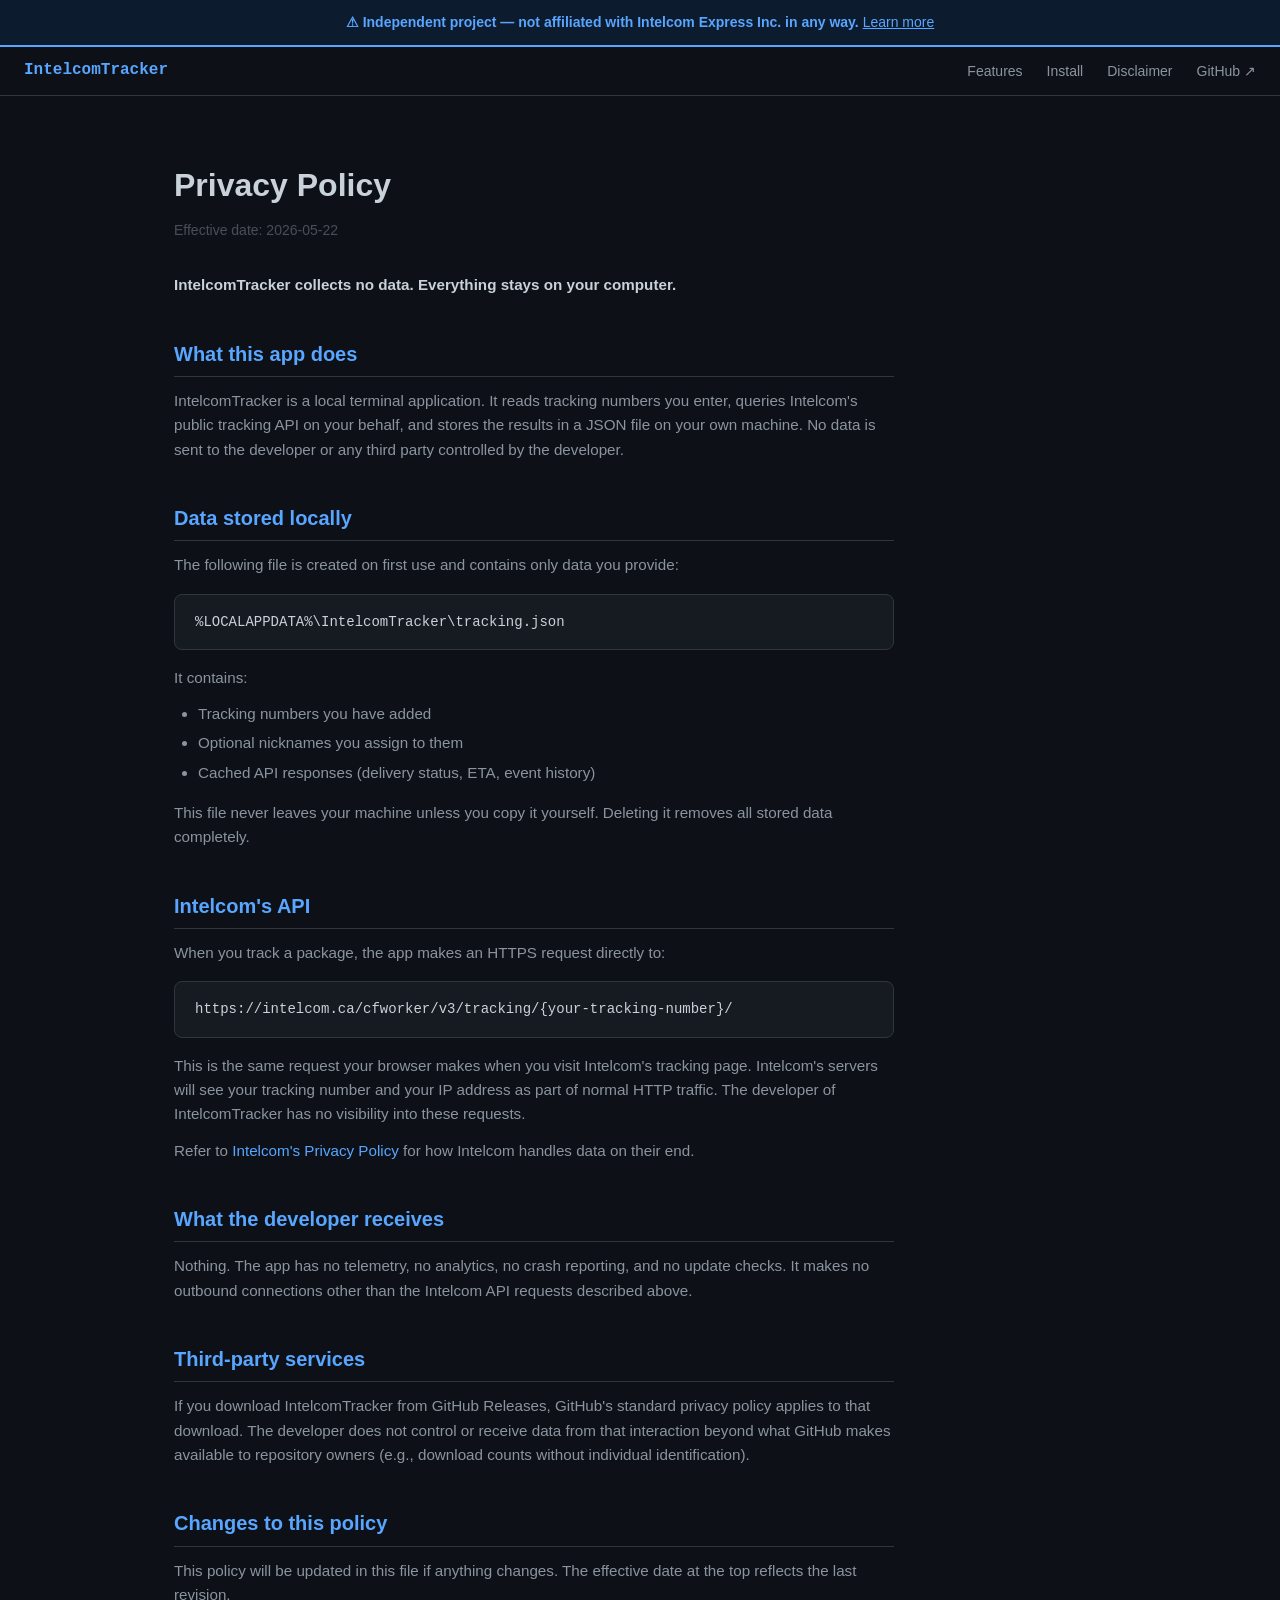
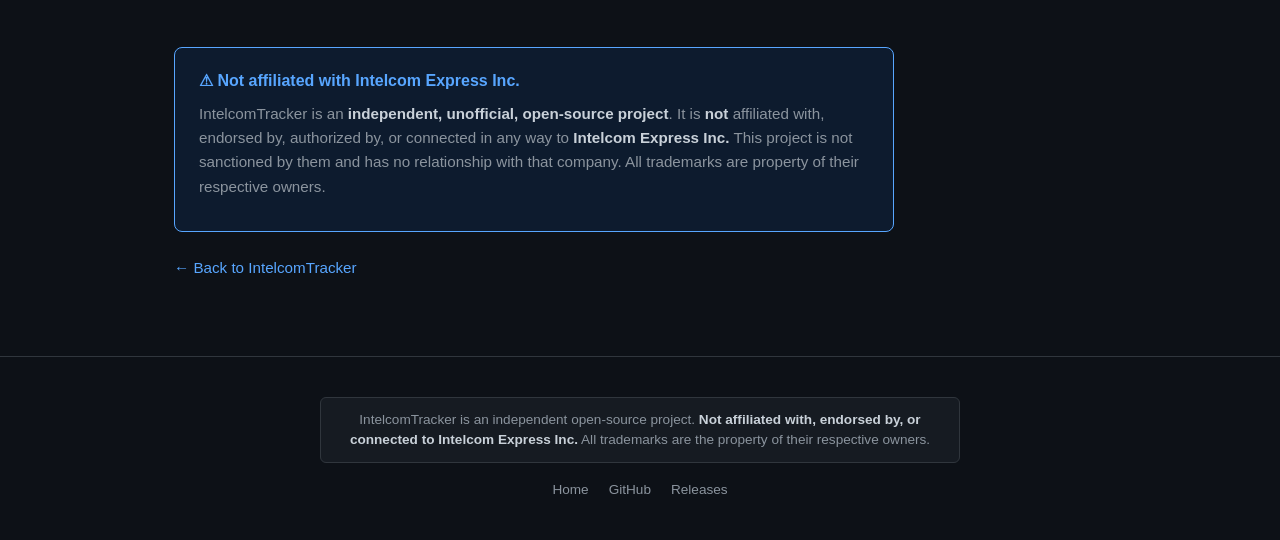
==== docs/privacy.html @ c7ec5a86 "Init" ====
<!DOCTYPE html>
<html lang="en">
<head>
  <meta charset="UTF-8">
  <meta name="viewport" content="width=device-width, initial-scale=1.0">
  <title>Privacy Policy — IntelcomTracker</title>
  <link rel="stylesheet" href="style.css">
</head>
<body>

<div class="disclaimer-banner">
  <strong>⚠ Independent project — not affiliated with Intelcom Express Inc. in any way.</strong>
  <a href="index.html#disclaimer">Learn more</a>
</div>

<nav>
  <a class="nav-brand" href="index.html">IntelcomTracker</a>
  <div class="nav-links">
    <a href="index.html#features">Features</a>
    <a href="index.html#install">Install</a>
    <a href="index.html#disclaimer">Disclaimer</a>
    <!-- Replace michaelsanford/IntelcomTracker below -->
    <a href="https://github.com/michaelsanford/IntelcomTracker">GitHub ↗</a>
  </div>
</nav>

<section>
  <div class="container">
    <div class="prose">
      <h1 style="font-size:2rem;font-weight:700;margin-bottom:0.5rem;">Privacy Policy</h1>
      <p class="meta">Effective date: 2026-05-22</p>

      <p><strong>IntelcomTracker collects no data. Everything stays on your computer.</strong></p>

      <h2>What this app does</h2>
      <p>
        IntelcomTracker is a local terminal application. It reads tracking numbers you enter,
        queries Intelcom's public tracking API on your behalf, and stores the results in a JSON
        file on your own machine. No data is sent to the developer or any third party controlled
        by the developer.
      </p>

      <h2>Data stored locally</h2>
      <p>The following file is created on first use and contains only data you provide:</p>
      <pre class="code">%LOCALAPPDATA%\IntelcomTracker\tracking.json</pre>
      <p>It contains:</p>
      <ul>
        <li>Tracking numbers you have added</li>
        <li>Optional nicknames you assign to them</li>
        <li>Cached API responses (delivery status, ETA, event history)</li>
      </ul>
      <p>
        This file never leaves your machine unless you copy it yourself.
        Deleting it removes all stored data completely.
      </p>

      <h2>Intelcom's API</h2>
      <p>When you track a package, the app makes an HTTPS request directly to:</p>
      <pre class="code">https://intelcom.ca/cfworker/v3/tracking/{your-tracking-number}/</pre>
      <p>
        This is the same request your browser makes when you visit Intelcom's tracking page.
        Intelcom's servers will see your tracking number and your IP address as part of normal
        HTTP traffic. The developer of IntelcomTracker has no visibility into these requests.
      </p>
      <p>
        Refer to <a href="https://intelcom.ca/en/privacy-policy/">Intelcom's Privacy Policy</a>
        for how Intelcom handles data on their end.
      </p>

      <h2>What the developer receives</h2>
      <p>
        Nothing. The app has no telemetry, no analytics, no crash reporting, and no update checks.
        It makes no outbound connections other than the Intelcom API requests described above.
      </p>

      <h2>Third-party services</h2>
      <p>
        If you download IntelcomTracker from GitHub Releases, GitHub's standard privacy policy
        applies to that download. The developer does not control or receive data from that
        interaction beyond what GitHub makes available to repository owners (e.g., download counts
        without individual identification).
      </p>

      <h2>Changes to this policy</h2>
      <p>
        This policy will be updated in this file if anything changes. The effective date at the
        top reflects the last revision.
      </p>

      <div class="callout" style="margin-top:2.5rem;">
        <h3>⚠ Not affiliated with Intelcom Express Inc.</h3>
        <p>
          IntelcomTracker is an <strong>independent, unofficial, open-source project</strong>.
          It is <strong>not</strong> affiliated with, endorsed by, authorized by, or connected
          in any way to <strong>Intelcom Express Inc.</strong> This project is not sanctioned
          by them and has no relationship with that company.
          All trademarks are property of their respective owners.
        </p>
      </div>

      <p style="margin-top:1.5rem;">
        <a href="index.html">← Back to IntelcomTracker</a>
      </p>
    </div>
  </div>
</section>

<footer>
  <div class="container">
    <div class="footer-disclaimer">
      IntelcomTracker is an independent open-source project.
      <strong>Not affiliated with, endorsed by, or connected to Intelcom Express Inc.</strong>
      All trademarks are the property of their respective owners.
    </div>
    <div class="footer-links">
      <a href="index.html">Home</a>
      <!-- Replace michaelsanford/IntelcomTracker below -->
      <a href="https://github.com/michaelsanford/IntelcomTracker">GitHub</a>
      <a href="https://github.com/michaelsanford/IntelcomTracker/releases">Releases</a>
    </div>
  </div>
</footer>

</body>
</html>
---- docs/style.css ----
:root {
  --bg:       #0d1117;
  --surface:  #161b22;
  --surface2: #1c2128;
  --border:   #30363d;
  --text:     #c9d1d9;
  --muted:    #8b949e;
  --accent:   #58a6ff;
  --green:    #3fb950;
  --cyan:     #39c5cf;
  --blue:     #58a6ff;
  --red:      #f85149;
  --dim:      #484f58;
}

*, *::before, *::after { box-sizing: border-box; margin: 0; padding: 0; }

body {
  background: var(--bg);
  color: var(--text);
  font-family: -apple-system, BlinkMacSystemFont, 'Segoe UI', Roboto, sans-serif;
  line-height: 1.6;
  font-size: 16px;
}

a { color: var(--blue); text-decoration: none; }
a:hover { text-decoration: underline; }

.container { max-width: 980px; margin: 0 auto; padding: 0 1.5rem; }

/* ── Disclaimer banner ── */
.disclaimer-banner {
  background: #0d1b2e;
  border-bottom: 2px solid var(--accent);
  padding: 0.7rem 1.5rem;
  text-align: center;
  color: var(--accent);
  font-size: 0.875rem;
}
.disclaimer-banner strong { font-weight: 700; }
.disclaimer-banner a { color: var(--accent); text-decoration: underline; }

/* ── Nav ── */
nav {
  position: sticky;
  top: 0;
  z-index: 100;
  background: var(--bg);
  border-bottom: 1px solid var(--border);
  display: flex;
  align-items: center;
  justify-content: space-between;
  padding: 0.7rem 1.5rem;
}
.nav-brand {
  font-family: 'Cascadia Code', 'Consolas', monospace;
  font-weight: 700;
  color: var(--accent);
  font-size: 1rem;
}
.nav-links { display: flex; gap: 1.5rem; font-size: 0.875rem; }
.nav-links a { color: var(--muted); }
.nav-links a:hover { color: var(--text); text-decoration: none; }

/* ── Header ── */
header {
  padding: 5rem 1.5rem 4rem;
  text-align: center;
  background: linear-gradient(180deg, var(--bg) 0%, var(--surface) 100%);
  border-bottom: 1px solid var(--border);
}
.logo {
  font-family: 'Cascadia Code', 'Consolas', monospace;
  font-size: 2.8rem;
  font-weight: 700;
  color: var(--accent);
  letter-spacing: -0.02em;
  margin-bottom: 1rem;
}
.tagline {
  font-size: 1.1rem;
  color: var(--muted);
  max-width: 540px;
  margin: 0 auto 2rem;
}
.btn-group { display: flex; flex-direction: column; gap: 0.75rem; align-items: center; }
.btn {
  display: inline-flex;
  align-items: center;
  gap: 0.4rem;
  padding: 0.55rem 1.3rem;
  border-radius: 6px;
  font-weight: 600;
  font-size: 0.9rem;
  transition: opacity 0.15s;
}
.btn:hover { opacity: 0.82; text-decoration: none; }
.btn-primary  { background: var(--accent); color: #fff; }
.btn-secondary { background: var(--surface2); color: var(--text); border: 1px solid var(--border); }
.btn-hero { padding: 0.85rem 2.5rem; font-size: 1.05rem; border-radius: 8px; }

/* ── Sections ── */
section { padding: 4rem 1.5rem; border-bottom: 1px solid var(--border); }
section h2 { font-size: 1.5rem; font-weight: 700; margin-bottom: 1.5rem; }

/* ── Screenshots ── */
.screenshots { display: flex; flex-direction: column; gap: 2rem; }
.screenshot-label {
  font-size: 0.72rem;
  color: var(--dim);
  text-transform: uppercase;
  letter-spacing: 0.09em;
  margin-bottom: 0.5rem;
}

/* ── Terminal window ── */
.terminal-window {
  background: #010409;
  border-radius: 6px;
  overflow: hidden;
  border: 1px solid var(--border);
  max-width: 100%;
  margin: 0 auto;
  box-shadow: 0 8px 40px rgba(0,0,0,0.5);
}
.term-bar {
  background: #1a1f27;
  display: flex;
  align-items: stretch;
  justify-content: space-between;
  border-bottom: 1px solid var(--border);
  user-select: none;
}
.term-tab {
  display: flex;
  align-items: center;
  gap: 7px;
  padding: 0.5rem 1.25rem;
  background: #010409;
  color: var(--text);
  font-size: 0.78rem;
  border-right: 1px solid var(--border);
  box-shadow: inset 0 -2px 0 var(--accent);
}
.term-tab-ps {
  font-family: 'Cascadia Code', 'Consolas', monospace;
  font-size: 0.65rem;
  color: var(--accent);
  font-weight: 700;
}
.term-controls {
  display: flex;
  align-items: stretch;
}
.term-ctrl {
  display: flex;
  align-items: center;
  justify-content: center;
  width: 46px;
  color: var(--muted);
  font-size: 0.75rem;
  cursor: default;
}
.term-ctrl-close:hover { background: #c42b1c; color: #fff; }
.term-body { padding: 1.25rem 1rem; overflow-x: hidden; }

pre.term {
  font-family: 'Cascadia Code', 'Consolas', 'Courier New', monospace;
  font-size: 0.76rem;
  line-height: 1.45;
  color: var(--text);
  white-space: pre;
  tab-size: 4;
}

/* Terminal colour classes — mirror Spectre.Console colours */
.ty   { color: #e3b341; }           /* yellow  — Loaded / out for delivery */
.tg   { color: #3fb950; }           /* green   — Delivered                 */
.tc   { color: #39c5cf; }           /* cyan1   — At station                */
.tb   { color: #58a6ff; }           /* blue    — Received at facility       */
.tr   { color: #f85149; }           /* red     — Issue                     */
.tdim { color: #484f58; }           /* grey    — Info received / dim text  */
.tbold { font-weight: 700; }
.tkey  { color: var(--dim); }

/* ── Features grid ── */
.features {
  display: grid;
  grid-template-columns: repeat(auto-fit, minmax(230px, 1fr));
  gap: 1.25rem;
}
.feature {
  background: var(--surface);
  border: 1px solid var(--border);
  border-radius: 8px;
  padding: 1.25rem 1.5rem;
}
.feature-icon { font-size: 1.3rem; margin-bottom: 0.5rem; }
.feature h3 { font-size: 0.95rem; font-weight: 600; margin-bottom: 0.35rem; }
.feature p  { font-size: 0.875rem; color: var(--muted); }

/* ── Code ── */
code {
  font-family: 'Cascadia Code', 'Consolas', monospace;
  background: var(--surface);
  padding: 0.15em 0.45em;
  border-radius: 4px;
  font-size: 0.875em;
  color: #79c0ff;
}
pre.code {
  background: var(--surface);
  border: 1px solid var(--border);
  border-radius: 8px;
  padding: 1rem 1.25rem;
  overflow-x: auto;
  font-family: 'Cascadia Code', 'Consolas', monospace;
  font-size: 0.875rem;
  color: var(--text);
  margin: 0.75rem 0;
}
pre.code .ps  { color: var(--green); user-select: none; }
pre.code .cmd { color: var(--text); }

/* ── Key bindings table ── */
.keybindings { width: 100%; border-collapse: collapse; }
.keybindings th {
  text-align: left;
  padding: 0.55rem 1rem;
  border-bottom: 2px solid var(--border);
  color: var(--muted);
  font-size: 0.8rem;
  text-transform: uppercase;
  letter-spacing: 0.06em;
}
.keybindings td { padding: 0.55rem 1rem; border-bottom: 1px solid var(--border); font-size: 0.9rem; }
.keybindings tr:last-child td { border-bottom: none; }
kbd {
  font-family: 'Cascadia Code', 'Consolas', monospace;
  background: var(--surface2);
  border: 1px solid var(--border);
  border-radius: 4px;
  padding: 0.1em 0.5em;
  font-size: 0.85em;
  white-space: nowrap;
}

/* ── Callout / disclaimer box ── */
.callout {
  background: #0d1b2e;
  border: 1px solid var(--accent);
  border-radius: 8px;
  padding: 1.25rem 1.5rem;
  margin-bottom: 1.25rem;
}
.callout h3 { color: var(--accent); font-size: 1rem; margin-bottom: 0.5rem; }
.callout p  { color: #7fa8d0; font-size: 0.9rem; line-height: 1.6; }
.callout p + p { margin-top: 0.6rem; }
.callout strong { color: var(--accent); }

/* ── Prose (privacy page) ── */
.prose { max-width: 720px; }
.prose h2 {
  font-size: 1.25rem;
  color: var(--accent);
  margin: 2.5rem 0 0.75rem;
  padding-bottom: 0.4rem;
  border-bottom: 1px solid var(--border);
}
.prose p, .prose li { color: var(--muted); font-size: 0.95rem; margin-bottom: 0.75rem; }
.prose ul { margin: 0.4rem 0 1rem 1.5rem; }
.prose li { margin-bottom: 0.3rem; }
.prose pre.code { margin: 1rem 0; }
.prose .meta { color: var(--dim); font-size: 0.875rem; margin-bottom: 2rem; }
.prose strong { color: var(--text); }

/* ── Footer ── */
footer {
  padding: 2.5rem 1.5rem;
  text-align: center;
  color: var(--muted);
  font-size: 0.875rem;
}
.footer-disclaimer {
  background: var(--surface);
  border: 1px solid var(--border);
  border-radius: 6px;
  display: inline-block;
  padding: 0.7rem 1.5rem;
  max-width: 640px;
  margin-bottom: 1rem;
  font-size: 0.85rem;
  line-height: 1.5;
}
.footer-disclaimer strong { color: var(--text); }
.footer-links { display: flex; gap: 1.25rem; justify-content: center; flex-wrap: wrap; }
.footer-links a { color: var(--muted); font-size: 0.85rem; }
.footer-links a:hover { color: var(--text); }
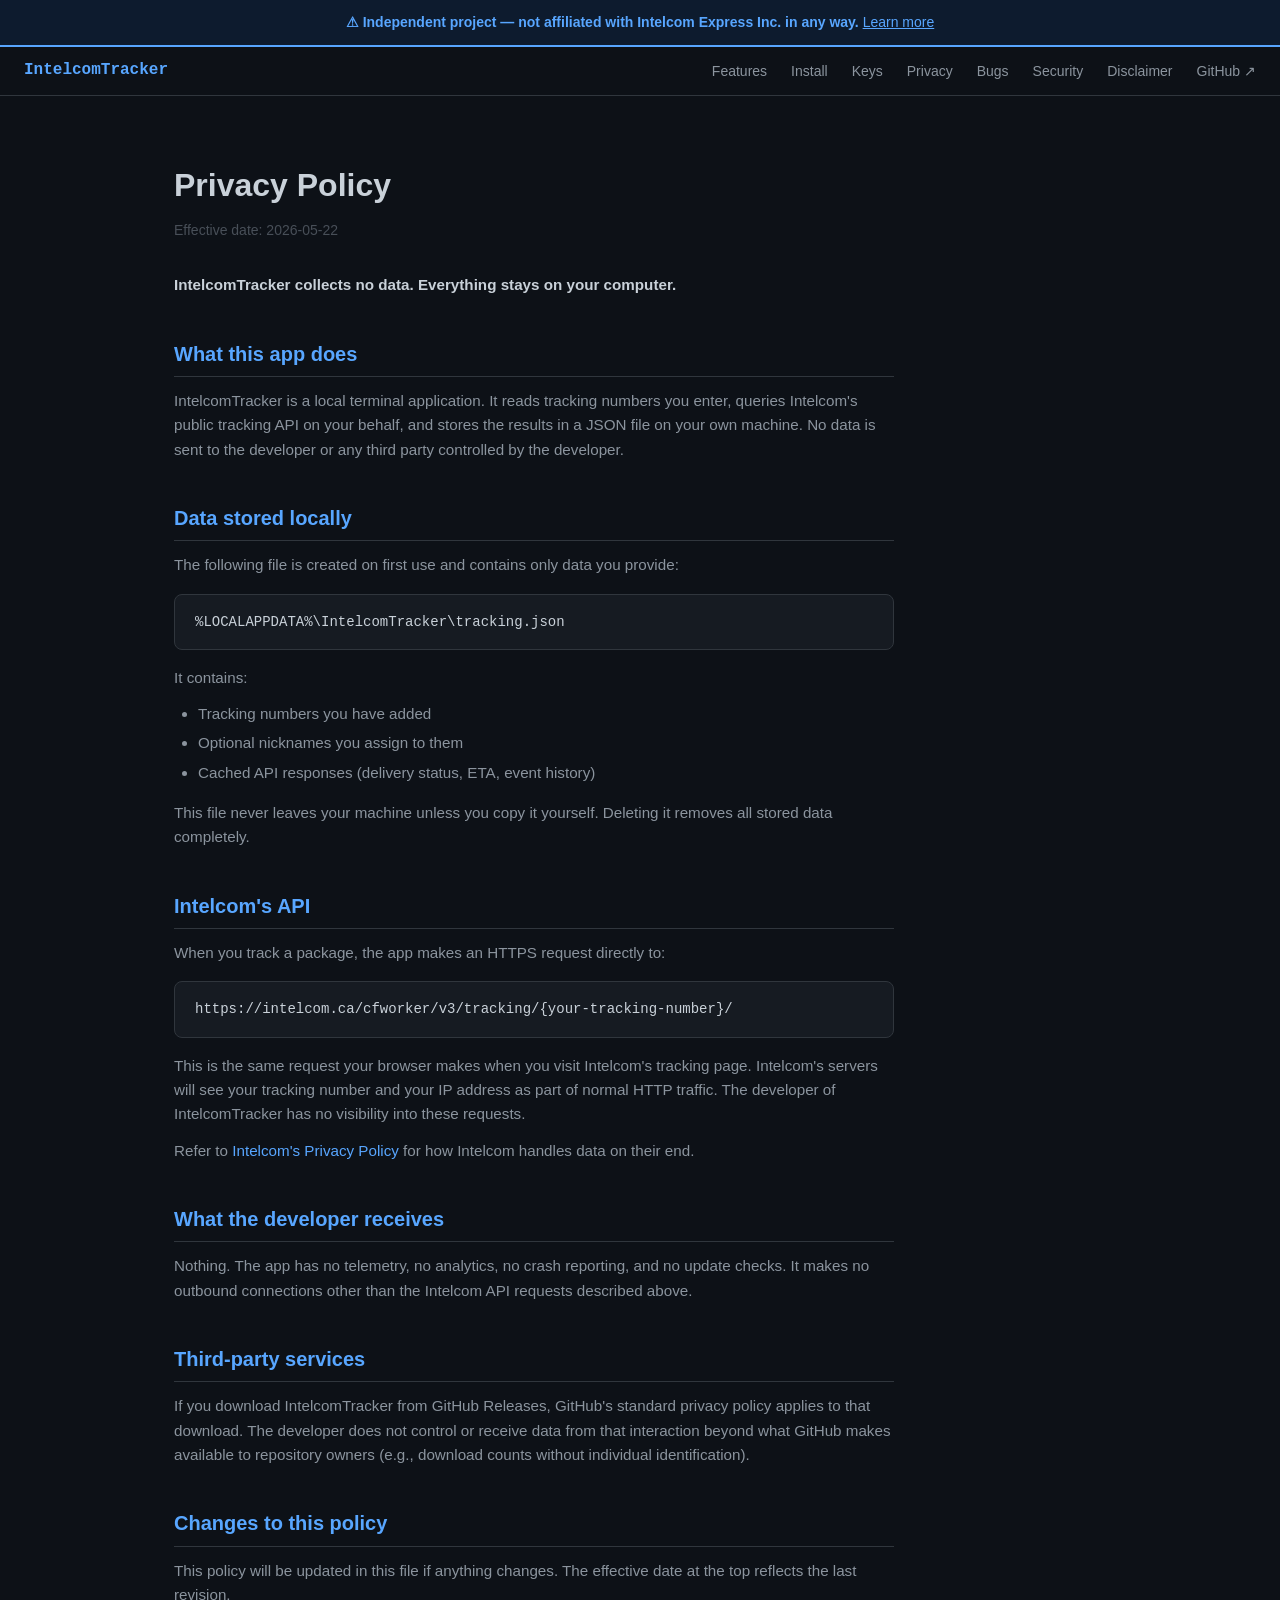
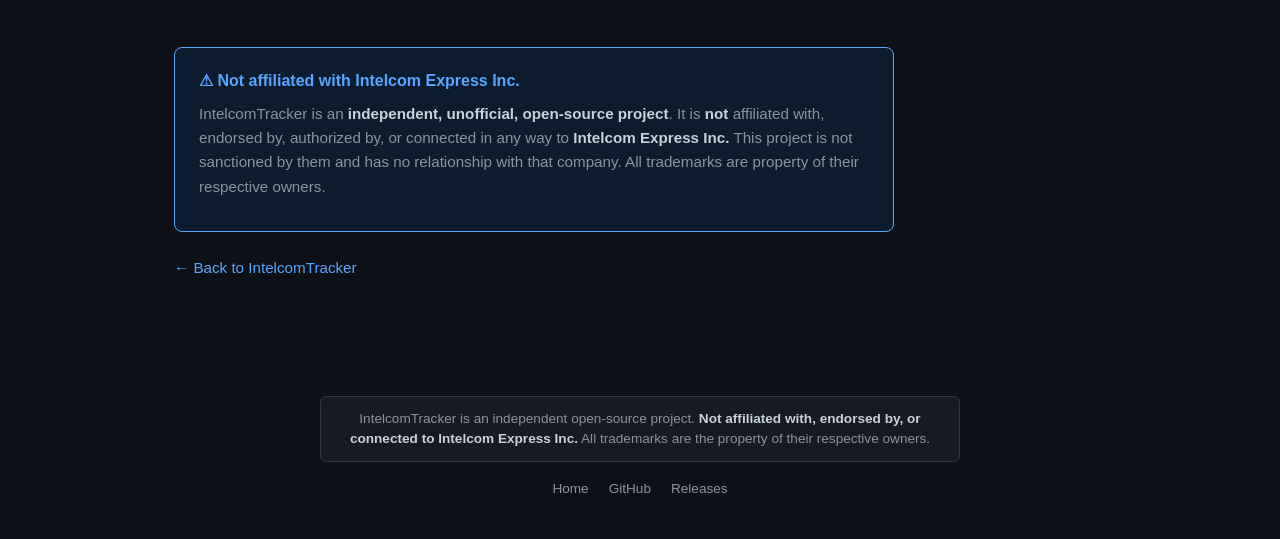
==== commit 86293faf: "Harden docs/ site" ====
--- a/docs/privacy.html
+++ b/docs/privacy.html
@@ -3,6 +3,11 @@
 <head>
   <meta charset="UTF-8">
   <meta name="viewport" content="width=device-width, initial-scale=1.0">
+  <meta http-equiv="Content-Security-Policy" content="default-src 'none'; style-src 'self'; img-src 'self' https://img.shields.io; font-src 'self'; base-uri 'self'; form-action 'none'; frame-ancestors 'none';">
+  <meta http-equiv="X-Content-Type-Options" content="nosniff">
+  <meta http-equiv="X-Frame-Options" content="DENY">
+  <meta name="referrer" content="no-referrer">
+  <meta http-equiv="Permissions-Policy" content="camera=(), microphone=(), geolocation=(), payment=(), usb=(), bluetooth=(), magnetometer=(), gyroscope=(), accelerometer=(), autoplay=(), fullscreen=(), picture-in-picture=()">
   <title>Privacy Policy — IntelcomTracker</title>
   <link rel="stylesheet" href="style.css">
 </head>
@@ -18,16 +23,19 @@
   <div class="nav-links">
     <a href="index.html#features">Features</a>
     <a href="index.html#install">Install</a>
+    <a href="index.html#keys">Keys</a>
+    <a href="privacy.html">Privacy</a>
+    <a href="index.html#bugs">Bugs</a>
+    <a href="index.html#security">Security</a>
     <a href="index.html#disclaimer">Disclaimer</a>
-    <!-- Replace michaelsanford/IntelcomTracker below -->
-    <a href="https://github.com/michaelsanford/IntelcomTracker">GitHub ↗</a>
+    <a href="https://github.com/michaelsanford/IntelcomTracker" rel="noopener noreferrer">GitHub ↗</a>
   </div>
 </nav>
 
 <section>
   <div class="container">
     <div class="prose">
-      <h1 style="font-size:2rem;font-weight:700;margin-bottom:0.5rem;">Privacy Policy</h1>
+      <h1 class="prose-title">Privacy Policy</h1>
       <p class="meta">Effective date: 2026-05-22</p>
 
       <p><strong>IntelcomTracker collects no data. Everything stays on your computer.</strong></p>
@@ -63,7 +71,7 @@
         HTTP traffic. The developer of IntelcomTracker has no visibility into these requests.
       </p>
       <p>
-        Refer to <a href="https://intelcom.ca/en/privacy-policy/">Intelcom's Privacy Policy</a>
+        Refer to <a href="https://intelcom.ca/en/privacy-policy/" rel="noopener noreferrer">Intelcom's Privacy Policy</a>
         for how Intelcom handles data on their end.
       </p>
 
@@ -87,7 +95,7 @@
         top reflects the last revision.
       </p>
 
-      <div class="callout" style="margin-top:2.5rem;">
+      <div class="callout callout-spaced">
         <h3>⚠ Not affiliated with Intelcom Express Inc.</h3>
         <p>
           IntelcomTracker is an <strong>independent, unofficial, open-source project</strong>.
@@ -98,7 +106,7 @@
         </p>
       </div>
 
-      <p style="margin-top:1.5rem;">
+      <p class="mt-md">
         <a href="index.html">← Back to IntelcomTracker</a>
       </p>
     </div>
@@ -115,8 +123,8 @@
     <div class="footer-links">
       <a href="index.html">Home</a>
       <!-- Replace michaelsanford/IntelcomTracker below -->
-      <a href="https://github.com/michaelsanford/IntelcomTracker">GitHub</a>
-      <a href="https://github.com/michaelsanford/IntelcomTracker/releases">Releases</a>
+      <a href="https://github.com/michaelsanford/IntelcomTracker" rel="noopener noreferrer">GitHub</a>
+      <a href="https://github.com/michaelsanford/IntelcomTracker/releases" rel="noopener noreferrer">Releases</a>
     </div>
   </div>
 </footer>
--- a/docs/style.css
+++ b/docs/style.css
@@ -100,7 +100,7 @@
 .btn-hero { padding: 0.85rem 2.5rem; font-size: 1.05rem; border-radius: 8px; }
 
 /* ── Sections ── */
-section { padding: 4rem 1.5rem; border-bottom: 1px solid var(--border); }
+section { padding: 4rem 1.5rem; }
 section h2 { font-size: 1.5rem; font-weight: 700; margin-bottom: 1.5rem; }
 
 /* ── Screenshots ── */
@@ -296,3 +296,17 @@
 .footer-links { display: flex; gap: 1.25rem; justify-content: center; flex-wrap: wrap; }
 .footer-links a { color: var(--muted); font-size: 0.85rem; }
 .footer-links a:hover { color: var(--text); }
+
+
+/* ── Utility classes (replacing inline styles for strict CSP) ── */
+.section-intro { color: var(--muted); margin-bottom: 1rem; }
+.section-note { color: var(--muted); font-size: 0.875rem; margin-top: 0.75rem; }
+.section-note-sm { color: var(--muted); font-size: 0.875rem; }
+.install-heading { font-size: 1rem; margin-bottom: 0.75rem; }
+.install-badge { color: var(--muted); font-weight: 400; font-size: 0.875rem; }
+.install-steps { color: var(--muted); margin-left: 1.5rem; margin-bottom: 1.75rem; font-size: 0.95rem; line-height: 1.8; }
+.privacy-list { color: var(--muted); margin-left: 1.5rem; margin-bottom: 1.5rem; font-size: 0.95rem; line-height: 1.8; }
+.privacy-list ul { margin-top: 0.25rem; }
+.prose-title { font-size: 2rem; font-weight: 700; margin-bottom: 0.5rem; }
+.callout-spaced { margin-top: 2.5rem; }
+.mt-md { margin-top: 1.5rem; }
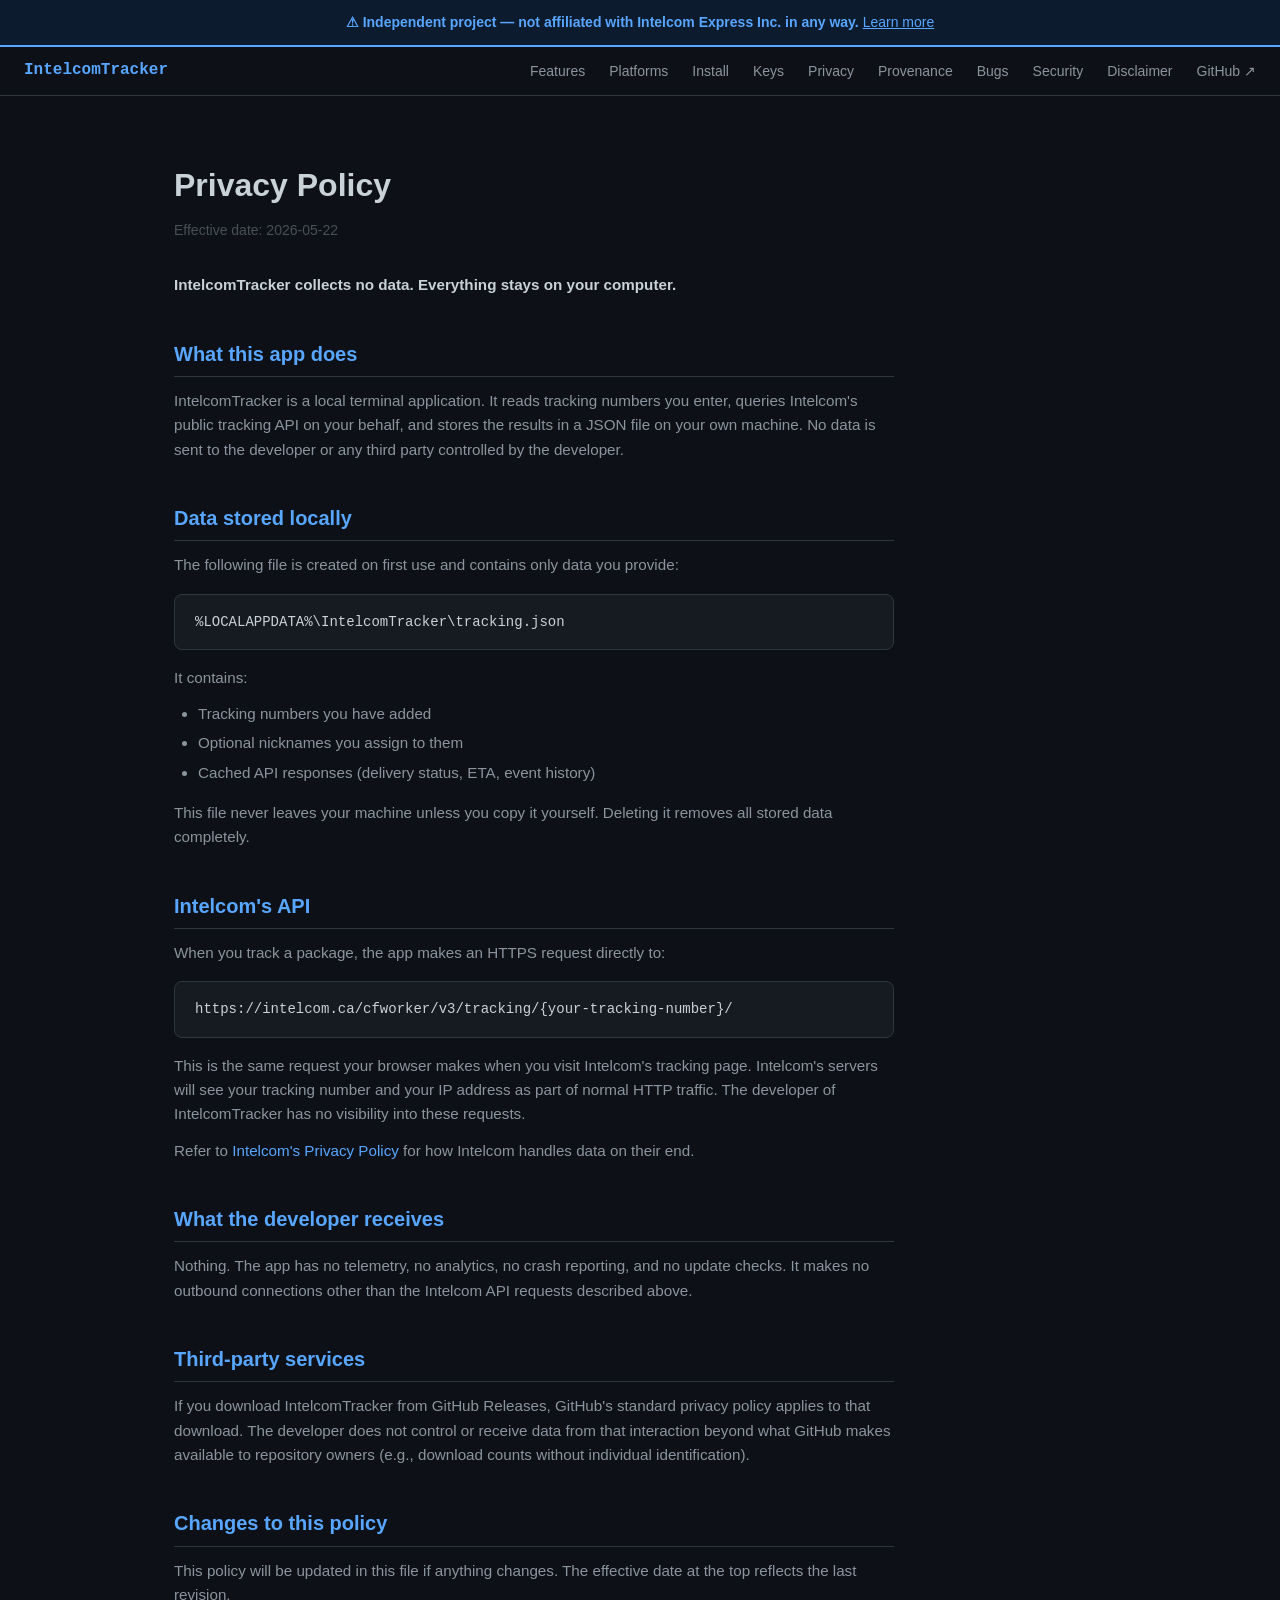
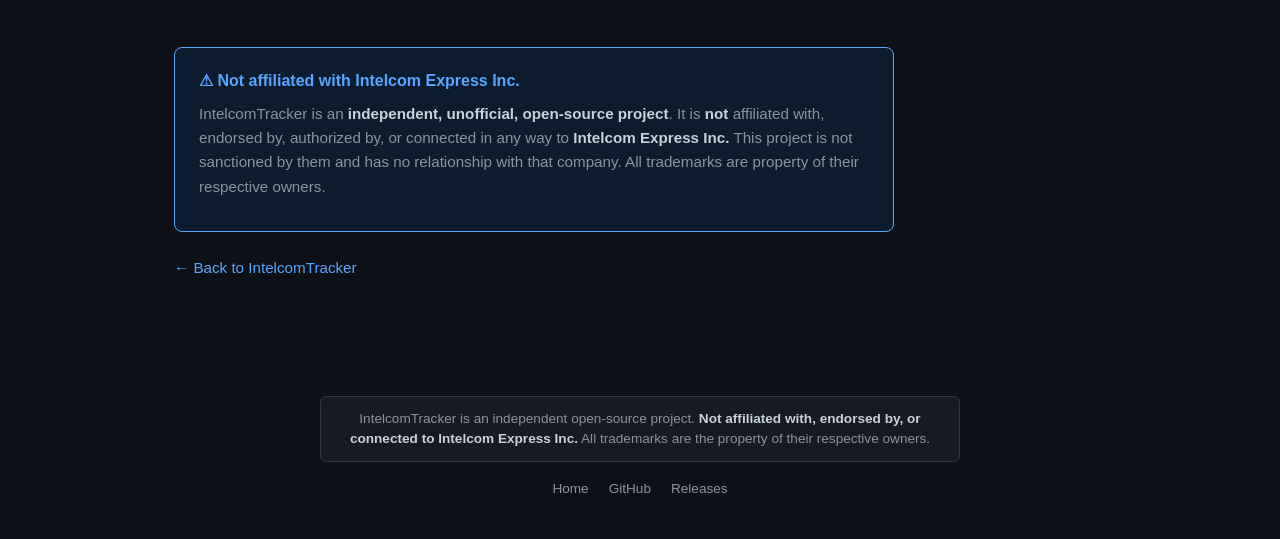
==== commit 4a65c651: "Trust and security: add SBOM, attestations, cosign signing to release workflow" ====
--- a/docs/privacy.html
+++ b/docs/privacy.html
@@ -22,9 +22,11 @@
   <a class="nav-brand" href="index.html">IntelcomTracker</a>
   <div class="nav-links">
     <a href="index.html#features">Features</a>
+    <a href="index.html#platforms">Platforms</a>
     <a href="index.html#install">Install</a>
     <a href="index.html#keys">Keys</a>
     <a href="privacy.html">Privacy</a>
+    <a href="index.html#provenance">Provenance</a>
     <a href="index.html#bugs">Bugs</a>
     <a href="index.html#security">Security</a>
     <a href="index.html#disclaimer">Disclaimer</a>
